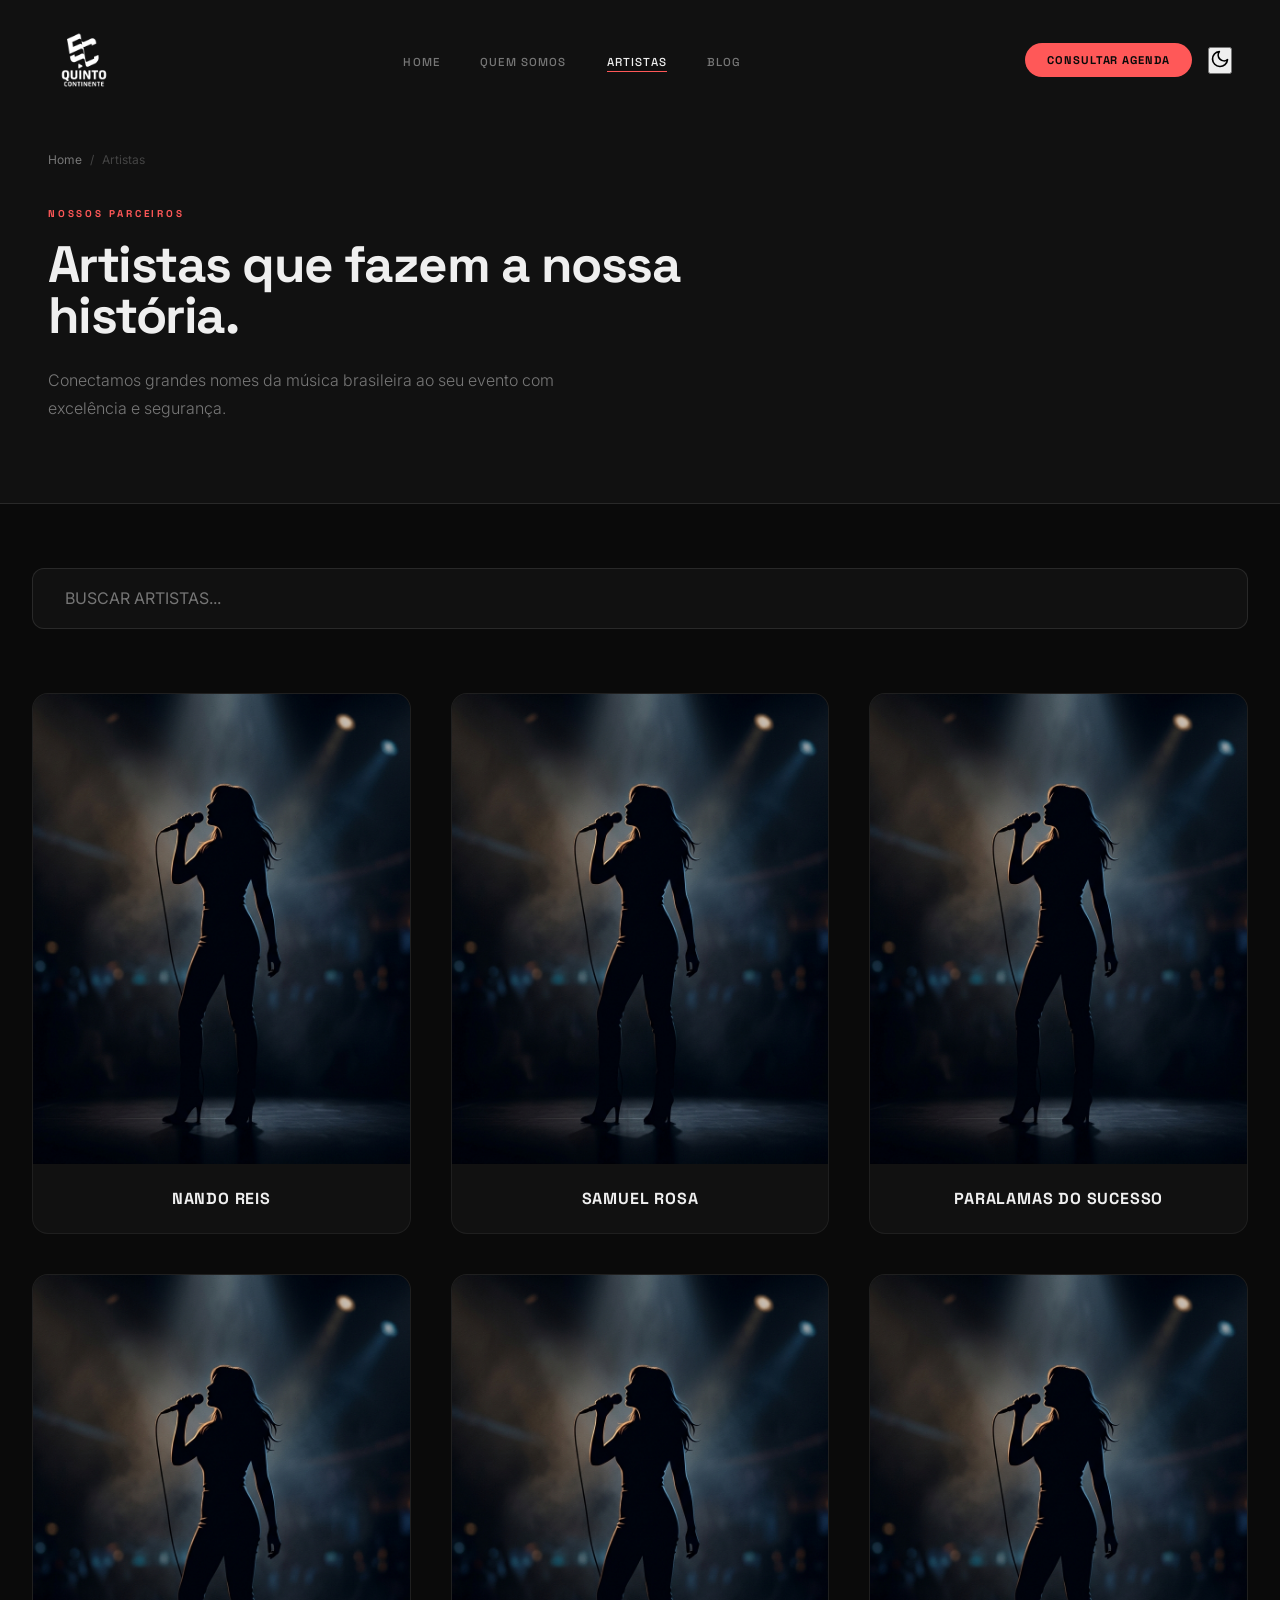
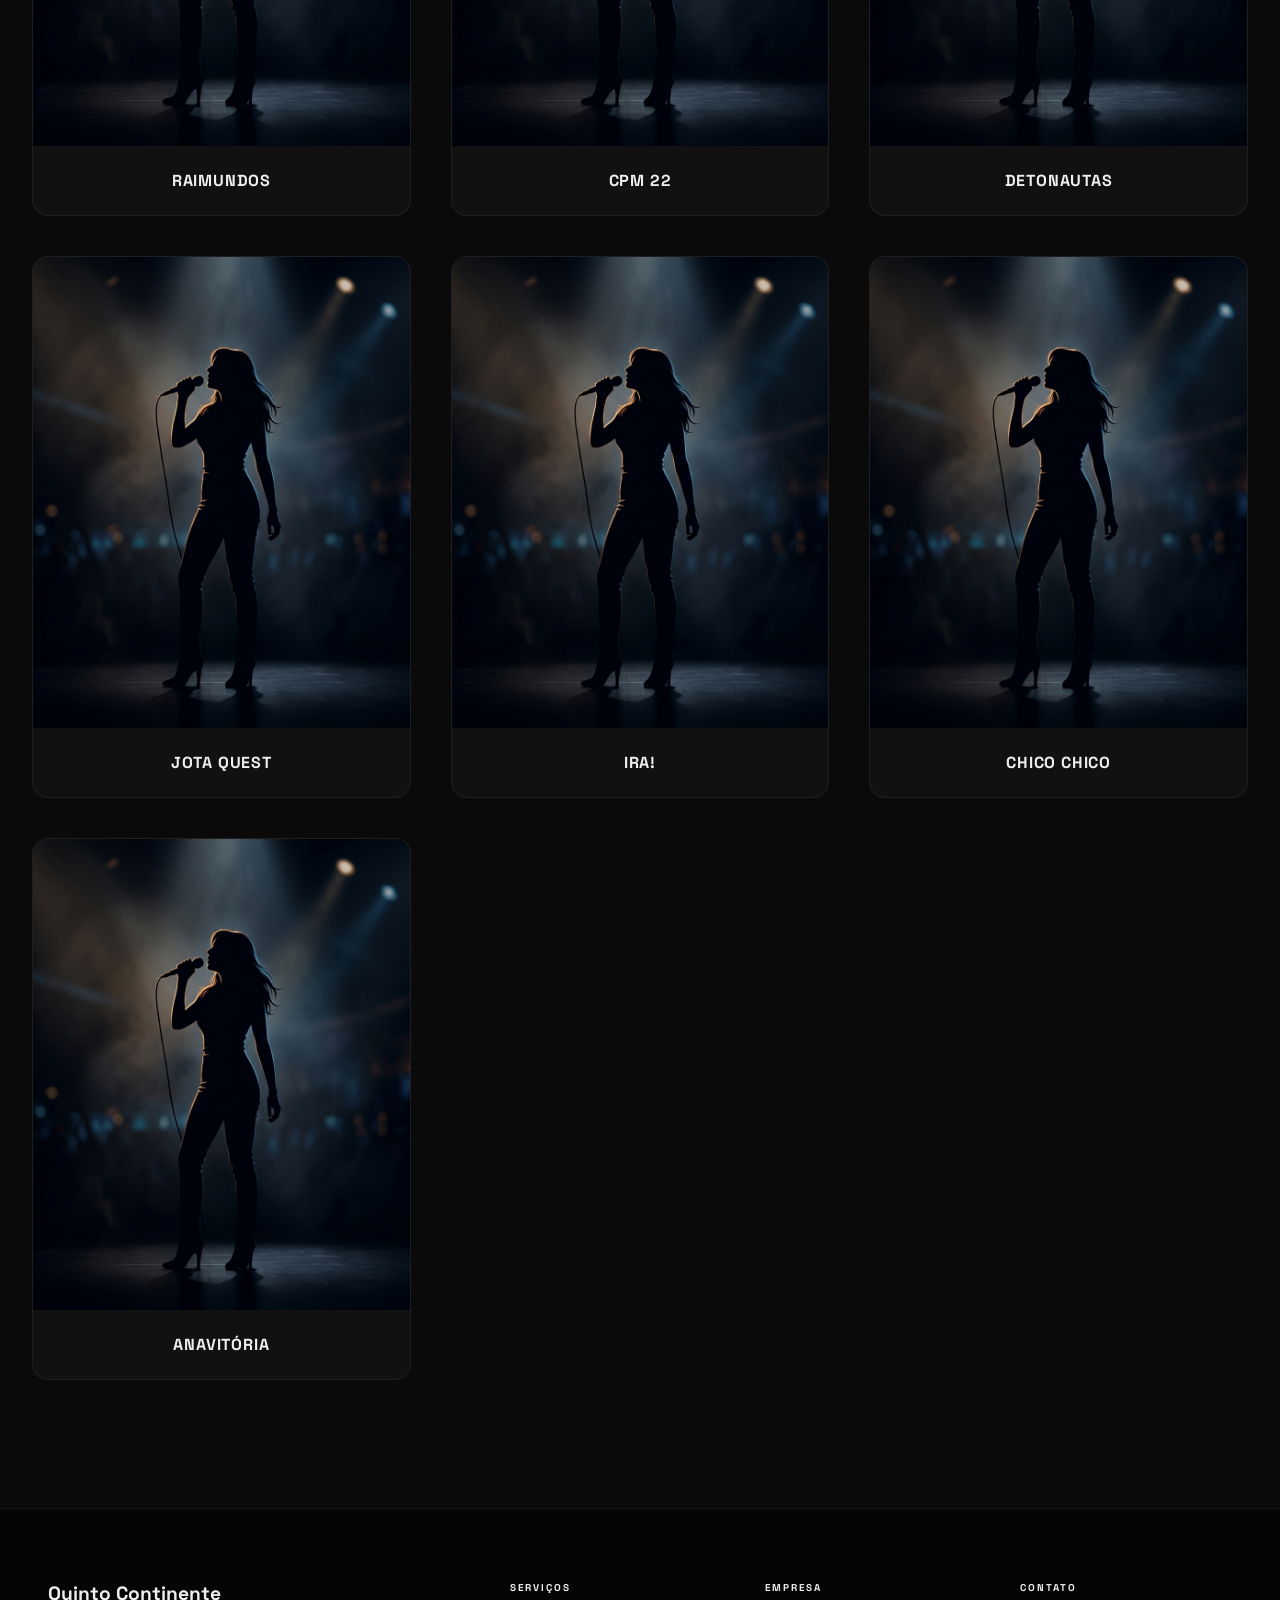
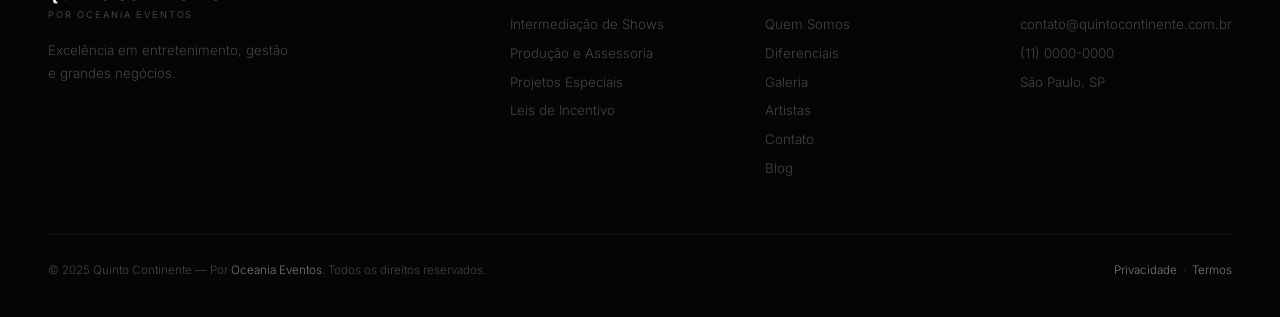
==== artistas/index.html @ f93fabb2 "feat: adicionar página de artistas, marquee na home e dark mode" ====
<!DOCTYPE html>
<html lang="pt-BR">
<head>
  <meta charset="UTF-8">
  <meta name="viewport" content="width=device-width, initial-scale=1.0">
  <title>Artistas – Quinto Continente</title>
  <meta name="description" content="Conheça os grandes artistas parceiros da Quinto Continente.">
  <link href="https://fonts.googleapis.com/css2?family=Space+Grotesk:wght@400;500;600;700;800&family=Inter:wght@300;400;500&display=swap" rel="stylesheet">
  <link rel="stylesheet" href="../assets/css/style.css">
  <link rel="stylesheet" href="../assets/css/media.css">
  <script>if(localStorage.getItem('qc_theme')==='light') document.documentElement.setAttribute('data-theme','light');</script>
</head>
<body>
  <nav id="nav">
    <a href="../index.html" class="nav-logo">
      <img src="../assets/images/logo.png" alt="Quinto Continente" onerror="this.style.display='none';this.insertAdjacentHTML('afterend','<span style=\'font-family:Space Grotesk,sans-serif;font-size:1.1rem;font-weight:800;color:var(--text)\'>Quinto Continente</span>')">
    </a>
    <ul class="nav-links">
      <li><a href="../index.html">Home</a></li>
      <li><a href="../sobre/index.html">Quem Somos</a></li>
      <li><a href="index.html" class="active">Artistas</a></li>
      <li><a href="https://blog.quintocontinente.com.br" target="_blank" rel="noopener">Blog</a></li>
    </ul>
    <div style="display:flex; align-items:center; gap:1rem;">
      <a href="../index.html#contato" class="nav-btn">Consultar Agenda</a>
      <button class="theme-toggle" aria-label="Alternar tema" id="themeToggle"><svg id="themeIcon" viewBox="0 0 24 24" width="20" height="20" stroke="currentColor" stroke-width="2" stroke-linecap="round" stroke-linejoin="round" fill="none"><path d="M21 12.79A9 9 0 1 1 11.21 3 7 7 0 0 0 21 12.79z"></path></svg></button>
      <button class="nav-hamburger" aria-label="Menu"><span></span><span></span><span></span></button>
    </div>
  </nav>
  <div class="nav-mobile">
    <a href="../index.html">Home</a>
    <a href="../sobre/index.html">Quem Somos</a>
    <a href="index.html" class="active">Artistas</a>
    <a href="https://blog.quintocontinente.com.br" target="_blank" rel="noopener">Blog</a>
    <a href="../index.html#contato" style="color:var(--accent)">Consultar Agenda →</a>
  </div>

  <div class="page-hero">
    <div class="breadcrumb"><a href="../index.html">Home</a><span>/</span><span>Artistas</span></div>
    <div class="page-hero-label">Nossos Parceiros</div>
    <h1>Artistas que fazem a nossa história.</h1>
    <p class="page-hero-sub">Conectamos grandes nomes da música brasileira ao seu evento com excelência e segurança.</p>
  </div>

  <section class="artists-page-section">
    <div class="search-container reveal">
      <input type="text" id="artistSearch" class="search-input" placeholder="BUSCAR ARTISTAS...">
    </div>

    <div class="artists-grid" id="artistsGrid">
      <div class="artist-card reveal" data-name="Nando Reis">
        <div class="artist-img"><img src="../assets/images/artist-placeholder.png" alt="Nando Reis" style="width:100%; height:100%; object-fit:cover;"></div>
        <div class="artist-info"><h3 class="artist-name">Nando Reis</h3></div>
      </div>
      <div class="artist-card reveal" data-name="Samuel Rosa">
        <div class="artist-img"><img src="../assets/images/artist-placeholder.png" alt="Samuel Rosa" style="width:100%; height:100%; object-fit:cover;"></div>
        <div class="artist-info"><h3 class="artist-name">Samuel Rosa</h3></div>
      </div>
      <div class="artist-card reveal" data-name="Paralamas do Sucesso">
        <div class="artist-img"><img src="../assets/images/artist-placeholder.png" alt="Paralamas do Sucesso" style="width:100%; height:100%; object-fit:cover;"></div>
        <div class="artist-info"><h3 class="artist-name">Paralamas do Sucesso</h3></div>
      </div>
      <div class="artist-card reveal" data-name="Raimundos">
        <div class="artist-img"><img src="../assets/images/artist-placeholder.png" alt="Raimundos" style="width:100%; height:100%; object-fit:cover;"></div>
        <div class="artist-info"><h3 class="artist-name">Raimundos</h3></div>
      </div>
      <div class="artist-card reveal" data-name="CPM 22">
        <div class="artist-img"><img src="../assets/images/artist-placeholder.png" alt="CPM 22" style="width:100%; height:100%; object-fit:cover;"></div>
        <div class="artist-info"><h3 class="artist-name">CPM 22</h3></div>
      </div>
      <div class="artist-card reveal" data-name="Detonautas">
        <div class="artist-img"><img src="../assets/images/artist-placeholder.png" alt="Detonautas" style="width:100%; height:100%; object-fit:cover;"></div>
        <div class="artist-info"><h3 class="artist-name">Detonautas</h3></div>
      </div>
      <div class="artist-card reveal" data-name="Jota Quest">
        <div class="artist-img"><img src="../assets/images/artist-placeholder.png" alt="Jota Quest" style="width:100%; height:100%; object-fit:cover;"></div>
        <div class="artist-info"><h3 class="artist-name">Jota Quest</h3></div>
      </div>
      <div class="artist-card reveal" data-name="Ira!">
        <div class="artist-img"><img src="../assets/images/artist-placeholder.png" alt="Ira!" style="width:100%; height:100%; object-fit:cover;"></div>
        <div class="artist-info"><h3 class="artist-name">Ira!</h3></div>
      </div>
      <div class="artist-card reveal" data-name="Chico Chico">
        <div class="artist-img"><img src="../assets/images/artist-placeholder.png" alt="Chico Chico" style="width:100%; height:100%; object-fit:cover;"></div>
        <div class="artist-info"><h3 class="artist-name">Chico Chico</h3></div>
      </div>
      <div class="artist-card reveal" data-name="Anavitória">
        <div class="artist-img"><img src="../assets/images/artist-placeholder.png" alt="Anavitória" style="width:100%; height:100%; object-fit:cover;"></div>
        <div class="artist-info"><h3 class="artist-name">Anavitória</h3></div>
      </div>
    </div>
  </section>

  <footer>
    <div class="footer-top">
      <div><div class="f-logo">Quinto Continente</div><div class="f-sub">Por Oceania Eventos</div><p class="f-desc">Excelência em entretenimento, gestão e grandes negócios.</p></div>
      <div><div class="f-col-title">Serviços</div><ul class="f-links"><li><a href="../servicos/index.html#intermediacao">Intermediação de Shows</a></li><li><a href="../servicos/index.html#producao">Produção e Assessoria</a></li><li><a href="../servicos/index.html#especiais">Projetos Especiais</a></li><li><a href="../servicos/index.html#leis">Leis de Incentivo</a></li></ul></div>
      <div><div class="f-col-title">Empresa</div><ul class="f-links"><li><a href="../sobre/index.html">Quem Somos</a></li><li><a href="../index.html#diferenciais">Diferenciais</a></li><li><a href="../galeria/index.html">Galeria</a></li><li><a href="index.html">Artistas</a></li><li><a href="../index.html#contato">Contato</a></li><li><a href="https://blog.quintocontinente.com.br" target="_blank" rel="noopener">Blog</a></li></ul></div>
      <div><div class="f-col-title">Contato</div><ul class="f-links"><li><a href="mailto:contato@quintocontinente.com.br">contato@quintocontinente.com.br</a></li><li><a href="tel:+5511000000000">(11) 0000-0000</a></li><li><a href="#">São Paulo, SP</a></li></ul></div>
    </div>
    <div class="footer-bot"><p>© 2025 Quinto Continente — Por <a href="#">Oceania Eventos</a>. Todos os direitos reservados.</p><p><a href="#">Privacidade</a> &nbsp;·&nbsp; <a href="#">Termos</a></p></div>
  </footer>

  <script src="../assets/js/main.js"></script>
  <script>
    const searchInput = document.getElementById('artistSearch');
    const artistCards = document.querySelectorAll('.artist-card');

    searchInput.addEventListener('input', (e) => {
      const term = e.target.value.toLowerCase();
      artistCards.forEach(card => {
        const name = card.getAttribute('data-name').toLowerCase();
        if (name.includes(term)) {
          card.style.display = 'block';
        } else {
          card.style.display = 'none';
        }
      });
    });
  </script>
</body>
</html>
---- assets/css/style.css ----
/* ============================================================
   QUINTO CONTINENTE — style.css
   Sistema de design centralizado
   ============================================================ */

*, *::before, *::after { box-sizing: border-box; margin: 0; padding: 0; }

:root {
  --accent:     #ff5858;
  --accent-dim: rgba(255,88,88,0.10);
  --bg:         #0A0A0A;
  --bg2:        #111111;
  --bg3:        #161616;
  --surface:    #1E1E1E;
  --line:       rgba(255,255,255,0.06);
  --line2:      rgba(255,255,255,0.10);
  --text:       #EFEFEF;
  --muted:      #444444;
  --muted2:     #777777;
  --radius-sm:  8px;
  --radius-md:  12px;
  --radius-lg:  16px;
  --radius-xl:  20px;
  --nav-h:      88px;
}

[data-theme="light"] {
  --bg:         #FFFFFF;
  --bg2:        #F9F9F9;
  --bg3:        #EFEFEF;
  --surface:    #FFFFFF;
  --line:       rgba(0,0,0,0.06);
  --line2:      rgba(0,0,0,0.12);
  --text:       #111111;
  --muted:      #888888;
  --muted2:     #555555;
  --accent-dim: rgba(255,88,88,0.12);
}

html { scroll-behavior: smooth; overflow-x: hidden; width: 100%; }

body {
  font-family: 'Inter', sans-serif;
  background: var(--bg);
  color: var(--text);
  overflow-x: hidden;
}

/* ── Scrollbar ─────────────────────────────────────────────── */
::-webkit-scrollbar { width: 4px; }
::-webkit-scrollbar-track { background: var(--bg); }
::-webkit-scrollbar-thumb { background: var(--muted); border-radius: 4px; }
::-webkit-scrollbar-thumb:hover { background: var(--muted2); }

/* ── Custom Cursor ─────────────────────────────────────────── */
/* Removido */

/* ── Navigation ────────────────────────────────────────────── */
nav {
  position: fixed; top: 0; left: 0; right: 0; z-index: 200;
  display: flex; align-items: center; justify-content: space-between;
  padding: 1.5rem 3rem;
  transition: background .3s, border-color .3s;
}
nav.scrolled {
  background: rgba(10,10,10,0.9);
  backdrop-filter: blur(20px);
  border-bottom: 1px solid var(--line2);
}
.nav-logo { text-decoration: none; display: flex; align-items: center; }
.nav-logo img { height: 72px; display: block; transition: height .3s; }
.nav-links {
  display: flex; align-items: center; gap: 2.5rem;
  list-style: none;
}
.nav-links a {
  font-family: 'Space Grotesk', sans-serif;
  font-size: 0.72rem; font-weight: 500;
  letter-spacing: 0.1em; text-transform: uppercase;
  color: var(--muted2); text-decoration: none;
  transition: color .25s;
}
.nav-links a:hover,
.nav-links a.active { color: var(--text); }
.nav-links a.active { border-bottom: 1px solid var(--accent); padding-bottom: 2px; }
.nav-btn {
  font-family: 'Space Grotesk', sans-serif;
  font-size: 0.7rem; font-weight: 700;
  letter-spacing: 0.08em; text-transform: uppercase;
  color: var(--bg); background: var(--accent);
  padding: 0.65rem 1.4rem; border-radius: 100px;
  text-decoration: none;
  transition: transform .2s, box-shadow .2s;
}
.nav-btn:hover { transform: translateY(-1px); box-shadow: 0 6px 20px rgba(255,88,88,0.3); }

  display: flex; align-items: center; justify-content: center;
  background: none; border: none; cursor: pointer; color: var(--text);
  padding: 8px; border-radius: 50%; transition: background .2s, color .2s;
}
.theme-toggle:hover { background: var(--bg3); color: var(--accent); }

/* Hamburger (mobile) */
.nav-hamburger {
  display: none; flex-direction: column; gap: 5px;
  background: none; border: none; cursor: pointer; padding: 4px;
}
.nav-hamburger span {
  display: block; width: 22px; height: 1.5px;
  background: var(--muted2); border-radius: 2px;
  transition: transform .3s, opacity .3s;
}
.nav-hamburger.open span:nth-child(1) { transform: translateY(6.5px) rotate(45deg); }
.nav-hamburger.open span:nth-child(2) { opacity: 0; }
.nav-hamburger.open span:nth-child(3) { transform: translateY(-6.5px) rotate(-45deg); }

/* Mobile menu */
.nav-mobile {
  display: none;
  position: fixed; inset: 0; z-index: 190;
  background: var(--bg);
  flex-direction: column; align-items: center; justify-content: center;
  gap: 2.5rem;
}
.nav-mobile.open { display: flex; }
.nav-mobile a {
  font-family: 'Space Grotesk', sans-serif;
  font-size: 2rem; font-weight: 800;
  letter-spacing: -0.02em; color: var(--text);
  text-decoration: none; transition: color .2s;
  text-align: center;
}
.nav-mobile a:hover { color: var(--accent); }

/* ── Page header (inner pages) ─────────────────────────────── */
.page-hero {
  padding: calc(var(--nav-h) + 4rem) 3rem 5rem;
  background: var(--bg2);
  border-bottom: 1px solid var(--line2);
}
.page-hero-label {
  font-family: 'Space Grotesk', sans-serif;
  font-size: 0.62rem; font-weight: 700;
  letter-spacing: 0.28em; text-transform: uppercase;
  color: var(--accent); margin-bottom: 1.2rem;
}
.page-hero h1 {
  font-family: 'Space Grotesk', sans-serif;
  font-size: clamp(2rem, 4vw, 3.8rem); font-weight: 800;
  line-height: 1.0; letter-spacing: -0.03em;
  color: var(--text); max-width: 720px;
  margin-bottom: 1.5rem;
}
.page-hero-sub {
  font-size: 1rem; font-weight: 300;
  line-height: 1.8; color: var(--muted2); max-width: 560px;
}
.page-hero-sub strong { color: var(--text); font-weight: 400; }

/* Breadcrumb */
.breadcrumb {
  display: flex; align-items: center; gap: 0.5rem;
  font-size: 0.75rem; color: var(--muted2);
  margin-bottom: 2.5rem;
}
.breadcrumb a { color: var(--muted2); text-decoration: none; transition: color .2s; }
.breadcrumb a:hover { color: var(--text); }
.breadcrumb span { color: var(--muted); }

/* ── Sections ──────────────────────────────────────────────── */
section { padding: 7rem 3rem; }

.s-label {
  font-family: 'Space Grotesk', sans-serif;
  font-size: 0.62rem; font-weight: 700;
  letter-spacing: 0.28em; text-transform: uppercase;
  color: var(--accent); margin-bottom: 1.2rem;
}
.s-title {
  font-family: 'Space Grotesk', sans-serif;
  font-size: clamp(2rem, 3.8vw, 3.4rem); font-weight: 800;
  line-height: 1.0; letter-spacing: -0.03em;
  color: var(--text); max-width: 700px;
}
.s-sub {
  font-size: 0.975rem; font-weight: 300;
  line-height: 1.8; color: var(--muted2);
  max-width: 600px; margin-top: 1.5rem;
}
.s-sub strong { color: var(--text); font-weight: 400; }

/* ── Buttons ───────────────────────────────────────────────── */
.btn-main {
  display: inline-flex; align-items: center; gap: 0.75rem;
  font-family: 'Space Grotesk', sans-serif;
  font-size: 0.75rem; font-weight: 700;
  letter-spacing: 0.07em; text-transform: uppercase;
  color: var(--bg); background: var(--accent);
  padding: 1rem 2rem; border-radius: 100px;
  text-decoration: none; border: none; cursor: pointer;
  transition: transform .25s, box-shadow .25s;
}
.btn-main:hover { transform: translateY(-3px); box-shadow: 0 12px 30px rgba(255,88,88,0.3); }
.btn-main .arr { transition: transform .2s; }
.btn-main:hover .arr { transform: translateX(5px); }

.btn-outline {
  display: inline-flex; align-items: center; gap: 0.75rem;
  font-family: 'Space Grotesk', sans-serif;
  font-size: 0.75rem; font-weight: 700;
  letter-spacing: 0.07em; text-transform: uppercase;
  color: var(--text); background: transparent;
  padding: 1rem 2rem; border-radius: 100px;
  text-decoration: none; border: 1px solid var(--line2); cursor: pointer;
  transition: border-color .25s, color .25s, transform .25s;
}
.btn-outline:hover { border-color: var(--accent); color: var(--accent); transform: translateY(-2px); }

/* ── Cards grid ────────────────────────────────────────────── */
.card-grid-2 { display: grid; grid-template-columns: repeat(2,1fr); gap: 1px; }
.card-grid-3 { display: grid; grid-template-columns: repeat(3,1fr); gap: 1px; }
.card-grid-4 { display: grid; grid-template-columns: repeat(4,1fr); gap: 1px; }

.cards-wrap {
  background: var(--line2);
  border: 1px solid var(--line2);
  border-radius: var(--radius-lg);
  overflow: hidden;
}

.card {
  background: var(--bg);
  padding: 3rem 2.5rem;
  position: relative; overflow: hidden;
  transition: background .3s;
}
.card:hover { background: var(--bg3); }
.card-bar {
  position: absolute; top: 0; left: 0;
  width: 0; height: 2px; background: var(--accent);
  transition: width .4s cubic-bezier(.4,0,.2,1);
}
.card:hover .card-bar { width: 100%; }
.card-idx {
  font-family: 'Space Grotesk', sans-serif; font-size: 0.65rem;
  font-weight: 600; letter-spacing: 0.12em; color: var(--muted);
  margin-bottom: 1.75rem;
}
.card-icon {
  width: 38px; height: 38px;
  border: 1px solid var(--line2); border-radius: var(--radius-sm);
  display: flex; align-items: center; justify-content: center;
  margin-bottom: 1.5rem;
  transition: border-color .3s, background .3s;
}
.card:hover .card-icon { border-color: var(--accent); background: var(--accent-dim); }
.card-icon svg { width: 16px; height: 16px; stroke: var(--muted2); transition: stroke .3s; }
.card:hover .card-icon svg { stroke: var(--accent); }
.card-title {
  font-family: 'Space Grotesk', sans-serif;
  font-size: 1.15rem; font-weight: 700;
  color: var(--text); margin-bottom: 0.8rem;
  letter-spacing: -0.02em;
}
.card-desc {
  font-size: 0.85rem; font-weight: 300;
  line-height: 1.75; color: var(--muted2);
}
.card-link {
  display: inline-flex; align-items: center; gap: 0.5rem;
  margin-top: 1.5rem;
  font-family: 'Space Grotesk', sans-serif;
  font-size: 0.68rem; font-weight: 700;
  letter-spacing: 0.1em; text-transform: uppercase;
  color: var(--accent); text-decoration: none;
  transition: gap .2s;
}
.card-link:hover { gap: 0.8rem; }

/* ── Stat rows ─────────────────────────────────────────────── */
.stat-box { border: 1px solid var(--line2); border-radius: var(--radius-lg); overflow: hidden; }
.stat-row {
  display: flex; align-items: center; gap: 1.5rem;
  padding: 1.75rem 2rem;
  border-bottom: 1px solid var(--line);
  transition: background .3s;
}
.stat-row:last-child { border-bottom: none; }
.stat-row:hover { background: var(--surface); }
.stat-num {
  font-family: 'Space Grotesk', sans-serif;
  font-size: 2rem; font-weight: 800;
  letter-spacing: -0.04em; color: var(--accent);
  min-width: 72px; line-height: 1;
}
.stat-title {
  font-family: 'Space Grotesk', sans-serif;
  font-size: 0.875rem; font-weight: 600; color: var(--text); margin-bottom: 0.2rem;
}
.stat-sub { font-size: 0.78rem; font-weight: 300; color: var(--muted2); }

/* ── Diferencial pill ──────────────────────────────────────── */
.dif-pill {
  display: inline-block;
  font-family: 'Space Grotesk', sans-serif; font-size: 0.58rem;
  font-weight: 700; letter-spacing: 0.16em; text-transform: uppercase;
  color: var(--accent); background: var(--accent-dim);
  padding: 0.28rem 0.65rem; border-radius: 100px;
  margin-bottom: 1.25rem;
}

/* ── Forms ─────────────────────────────────────────────────── */
.form-box {
  background: var(--bg3); border: 1px solid var(--line2);
  border-radius: var(--radius-xl); padding: 2.5rem;
}
.form-row { display: grid; grid-template-columns: 1fr 1fr; gap: 1rem; }
.fg { margin-bottom: 1rem; }
.fl {
  display: block;
  font-family: 'Space Grotesk', sans-serif; font-size: 0.62rem; font-weight: 700;
  letter-spacing: 0.16em; text-transform: uppercase;
  color: var(--muted2); margin-bottom: 0.45rem;
}
.fi, .ft, .fs {
  width: 100%; background: var(--surface);
  border: 1px solid var(--line2); border-radius: 10px;
  padding: 0.85rem 1rem;
  font-family: 'Inter', sans-serif; font-size: 0.875rem; font-weight: 300;
  color: var(--text); outline: none;
  transition: border-color .25s; -webkit-appearance: none;
}
.ft { resize: vertical; min-height: 120px; }
.fi::placeholder, .ft::placeholder { color: var(--muted); }
.fi:focus, .ft:focus, .fs:focus { border-color: var(--accent); }
.fs {
  background-image: url("data:image/svg+xml,%3Csvg xmlns='http://www.w3.org/2000/svg' width='11' height='7' viewBox='0 0 11 7'%3E%3Cpath d='M1 1l4.5 4.5L10 1' stroke='%23777' stroke-width='1.5' fill='none' stroke-linecap='round'/%3E%3C/svg%3E");
  background-repeat: no-repeat; background-position: right 1rem center;
}
.fs option { background: #1E1E1E; }
.btn-form {
  width: 100%;
  display: flex; align-items: center; justify-content: center; gap: 0.7rem;
  font-family: 'Space Grotesk', sans-serif; font-size: 0.78rem; font-weight: 700;
  letter-spacing: 0.08em; text-transform: uppercase;
  color: var(--bg); background: var(--accent);
  padding: 1.05rem 2rem; border-radius: 10px;
  border: none; cursor: pointer;
  transition: transform .2s, box-shadow .2s; margin-top: 0.5rem;
}
.btn-form:hover { transform: translateY(-2px); box-shadow: 0 8px 24px rgba(255,88,88,0.25); }
.btn-form .arr { transition: transform .2s; }
.btn-form:hover .arr { transform: translateX(4px); }
.form-ok {
  display: none; text-align: center; margin-top: 0.85rem;
  font-size: 0.78rem; color: var(--accent);
  font-family: 'Space Grotesk', sans-serif; letter-spacing: 0.05em;
}

/* ── Footer ────────────────────────────────────────────────── */
footer {
  background: #050505;
  border-top: 1px solid var(--line);
  padding: 4.5rem 3rem 2.5rem;
}
.footer-top {
  display: grid; grid-template-columns: 2fr 1fr 1fr 1fr; gap: 3rem;
  padding-bottom: 3rem; border-bottom: 1px solid var(--line); margin-bottom: 1.75rem;
}
.f-logo { font-family: 'Space Grotesk', sans-serif; font-size: 1.2rem; font-weight: 800; color: var(--text); margin-bottom: 0.2rem; }
.f-sub { font-size: 0.58rem; letter-spacing: 0.2em; text-transform: uppercase; color: var(--muted); margin-bottom: 1.2rem; }
.f-desc { font-size: 0.83rem; font-weight: 300; color: var(--muted); line-height: 1.7; max-width: 250px; margin-bottom: 1.5rem; }
.f-social { display: flex; gap: 0.5rem; }
.f-s {
  width: 32px; height: 32px; border: 1px solid var(--line2); border-radius: var(--radius-sm);
  display: flex; align-items: center; justify-content: center; text-decoration: none;
  transition: border-color .25s, background .25s;
}
.f-s:hover { border-color: var(--accent); background: var(--accent-dim); }
.f-s svg { width: 13px; height: 13px; fill: var(--muted2); }
.f-col-title {
  font-family: 'Space Grotesk', sans-serif; font-size: 0.62rem; font-weight: 700;
  letter-spacing: 0.2em; text-transform: uppercase; color: var(--text); margin-bottom: 1.2rem;
}
.f-links { list-style: none; }
.f-links li { margin-bottom: 0.55rem; }
.f-links a { font-size: 0.83rem; font-weight: 300; color: var(--muted); text-decoration: none; transition: color .2s; }
.f-links a:hover { color: var(--accent); }
.footer-bot { display: flex; align-items: center; justify-content: space-between; }
.footer-bot p { font-size: 0.73rem; font-weight: 300; color: var(--muted); }
.footer-bot a { color: var(--muted2); text-decoration: none; }
.footer-bot a:hover { color: var(--accent); }

/* ── Scroll reveal ─────────────────────────────────────────── */
.reveal { opacity: 0; transform: translateY(24px); transition: opacity .6s ease, transform .6s ease; }
.reveal.vis { opacity: 1; transform: none; }
.d1 { transition-delay: .1s; }
.d2 { transition-delay: .2s; }
.d3 { transition-delay: .3s; }
.d4 { transition-delay: .4s; }

/* ── Chips / tags ──────────────────────────────────────────── */
.chips { display: flex; gap: 0.5rem; flex-wrap: wrap; }
.chip {
  font-family: 'Space Grotesk', sans-serif; font-size: 0.62rem; font-weight: 600;
  letter-spacing: 0.1em; text-transform: uppercase;
  color: var(--muted2); border: 1px solid var(--line2);
  padding: 0.35rem 0.85rem; border-radius: 100px;
}

/* ── Divider ───────────────────────────────────────────────── */
.divider { height: 1px; background: var(--line2); margin: 0; }

/* ── Blog promo strip ──────────────────────────────────────── */
.blog-strip {
  background: var(--bg3); border: 1px solid var(--line2);
  border-radius: var(--radius-lg);
  padding: 2rem 2.5rem;
  display: flex; align-items: center; justify-content: space-between; gap: 2rem;
  flex-wrap: wrap;
}
.blog-strip-text { font-size: 0.9rem; font-weight: 300; color: var(--muted2); line-height: 1.6; }
.blog-strip-text strong { color: var(--text); font-weight: 500; }

/* ══ RESPONSIVE ════════════════════════════════════════════════ */
@media (max-width: 1080px) {
  .card-grid-4 { grid-template-columns: repeat(2,1fr); }
  .footer-top  { grid-template-columns: 1fr 1fr; }
}

@media (max-width: 768px) {
  .nav-logo img { height: 60px; }
  .nav-links, .nav-btn { display: none; }
  .nav-hamburger { display: flex; }
  nav, section, footer, .page-hero { padding-left: 1.5rem; padding-right: 1.5rem; }
  .card-grid-2, .card-grid-3, .card-grid-4 { grid-template-columns: 1fr; }
  .card { padding: 2.5rem 1.5rem; }
  .stat-row { padding: 1.25rem 1rem; flex-direction: column; align-items: flex-start; gap: .75rem; }
  .form-box { padding: 2rem 1.5rem; }
  .form-row { grid-template-columns: 1fr; }
  .footer-top { grid-template-columns: 1fr; gap: 2rem; }
  .footer-bot { flex-direction: column; gap: 0.5rem; text-align: center; }
  .blog-strip { flex-direction: column; align-items: flex-start; padding: 1.5rem; }
}

/* ── Artistas ──────────────────────────────────────────────── */
.artistas-marquee-section {
  padding: 4rem 0;
  background: var(--bg);
  overflow: hidden;
  position: relative;
}
.marquee-container {
  display: flex;
  gap: 2rem;
}
.marquee-track {
  display: flex;
  gap: 2rem;
  animation: marquee 60s linear infinite;
}
@keyframes marquee {
  0% { transform: translateX(0); }
  100% { transform: translateX(-50%); }
}

.artist-card {
  flex: 0 0 280px;
  background: var(--bg2);
  border-radius: var(--radius-lg);
  overflow: hidden;
  border: 1px solid var(--line);
  transition: transform 0.3s, border-color 0.3s;
}
.artist-card:hover {
  transform: translateY(-5px);
  border-color: var(--accent);
}
.artist-img {
  width: 100%;
  aspect-ratio: 4/5;
  background: var(--bg3);
  display: flex;
  align-items: center;
  justify-content: center;
  overflow: hidden;
}
.artist-img svg {
  width: 40px;
  height: 40px;
  color: var(--muted);
}
.artist-info {
  padding: 1.5rem;
  text-align: center;
}
.artist-name {
  font-family: 'Space Grotesk', sans-serif;
  font-size: 1rem;
  font-weight: 700;
  color: var(--text);
  text-transform: uppercase;
  letter-spacing: 0.05em;
}

/* Artists Page Grid */
.artists-page-section {
  padding: 4rem 2rem 8rem;
  max-width: 1400px;
  margin: 0 auto;
}
.search-container {
  margin-bottom: 4rem;
  position: relative;
}
.search-input {
  width: 100%;
  background: var(--bg2);
  border: 1px solid var(--line2);
  padding: 1.2rem 2rem;
  border-radius: var(--radius-md);
  color: var(--text);
  font-family: 'Inter', sans-serif;
  font-size: 1rem;
  transition: border-color 0.3s;
}
.search-input:focus {
  outline: none;
  border-color: var(--accent);
}
.artists-grid {
  display: grid;
  grid-template-columns: repeat(auto-fill, minmax(280px, 1fr));
  gap: 2.5rem;
}
@media (max-width: 768px) {
  .artists-grid {
    grid-template-columns: repeat(auto-fill, minmax(240px, 1fr));
    gap: 1.5rem;
  }
  .artist-card { flex: 0 0 240px; }
}
---- assets/css/media.css ----
/* ============================================================
   QUINTO CONTINENTE — media.css
   Banners rotativos + galeria de mídia + vídeo destaque
   ============================================================ */

/* ── Hero (inline styles migradas) ────────────────────────── */
.hero { min-height:100vh; padding:10rem 3rem 5rem; position:relative; overflow:hidden; display:flex; flex-direction:column; justify-content:flex-end; }
.hero-bg { position:absolute; inset:0; z-index:0; background: radial-gradient(ellipse 55% 65% at 78% 18%, rgba(255,88,88,0.08) 0%, transparent 55%), radial-gradient(ellipse 35% 45% at 5% 95%, rgba(255,88,88,0.04) 0%, transparent 50%), var(--bg); }
.hero-floats { position:absolute; top:9rem; right:3rem; z-index:1; display:flex; flex-direction:column; align-items:flex-end; gap:1.5rem; }
.hero-float { text-align:right; opacity:0; animation:fadeUp .6s both; }
.hero-float:nth-child(1){animation-delay:.5s} .hero-float:nth-child(2){animation-delay:.65s} .hero-float:nth-child(3){animation-delay:.8s}
.hero-float-num { font-family:'Syne',sans-serif; font-size:2.4rem; font-weight:800; letter-spacing:-0.04em; color:var(--text); line-height:1; }
.hero-float-num b { color:var(--accent); }
.hero-float-label { font-size:.68rem; font-weight:300; letter-spacing:.1em; color:var(--muted2); margin-top:2px; }
.hero-tag { display:inline-flex; align-items:center; gap:.6rem; font-family:'Syne',sans-serif; font-size:.62rem; font-weight:600; letter-spacing:.22em; text-transform:uppercase; color:var(--accent); margin-bottom:2rem; position:relative; z-index:1; opacity:0; animation:fadeUp .5s .1s both; }
.hero-tag-dot { width:6px; height:6px; background:var(--accent); border-radius:50%; animation:pulse 2s infinite; }
.hero h1 { font-family:'Syne',sans-serif; font-size:clamp(3rem,5.8vw,6rem); font-weight:800; line-height:.95; letter-spacing:-0.035em; color:var(--text); max-width:880px; margin-bottom:3rem; position:relative; z-index:1; opacity:0; animation:fadeUp .65s .25s both; }
.hero h1 .hl { color:var(--bg); background:var(--accent); padding:.02em .1em; display:inline; line-height:1.1; }
.hero-bottom { display:flex; align-items:flex-end; justify-content:space-between; gap:2rem; position:relative; z-index:1; opacity:0; animation:fadeUp .6s .45s both; }
.hero-sub { font-size:.975rem; font-weight:300; line-height:1.75; color:var(--muted2); max-width:400px; }
.hero-sub strong { color:var(--text); font-weight:400; }
.hero-rule { position:absolute; bottom:0; left:0; right:0; height:1px; background:var(--line2); }
@keyframes fadeUp { from{opacity:0;transform:translateY(22px)} to{opacity:1;transform:translateY(0)} }
@keyframes pulse  { 0%,100%{opacity:1;transform:scale(1)} 50%{opacity:.4;transform:scale(.55)} }
.sobre { background:var(--bg2); }
.sobre-inner { display:grid; grid-template-columns:1fr 1fr; gap:5rem; align-items:center; margin-top:4rem; }
.sobre-body { font-size:.975rem; font-weight:300; line-height:1.85; color:var(--muted2); }
.sobre-body p+p { margin-top:1.2rem; }
.sobre-body strong { color:var(--text); font-weight:400; }
.servicos { background:var(--bg); }
.servicos-hd { display:flex; justify-content:space-between; align-items:flex-end; margin-bottom:3.5rem; gap:2rem; flex-wrap:wrap; }
.servicos-hd-note { font-size:.875rem; font-weight:300; color:var(--muted2); max-width:240px; line-height:1.65; }
.diferenciais { background:var(--bg3); }
.dif { background:var(--bg3); padding:2.25rem 1.75rem; transition:background .3s; }
.dif:hover { background:var(--surface); }
.dif-title { font-family:'Syne',sans-serif; font-size:.95rem; font-weight:700; color:var(--text); margin-bottom:.7rem; }
.dif-desc  { font-size:.82rem; font-weight:300; line-height:1.72; color:var(--muted2); }
.contato { background:var(--bg2); }
.contato-inner { display:grid; grid-template-columns:1fr 1.5fr; gap:6rem; align-items:start; margin-top:4rem; }
.contato-lft p { font-size:.9rem; font-weight:300; line-height:1.8; color:var(--muted2); margin-top:1.5rem; }
.contato-lft strong { color:var(--text); font-weight:400; }

/* ── Banner Rotativo ─────────────────────────────────────── */
.banner-section {
  background: var(--bg);
  padding: 0;
  overflow: hidden;
}
.banner-slider {
  position: relative;
  width: 100%;
  height: 560px;
  overflow: hidden;
}
.banner-slide {
  position: absolute;
  inset: 0;
  opacity: 0;
  transition: opacity .9s ease, transform .9s ease;
  transform: scale(1.025);
}
.banner-slide.active {
  opacity: 1;
  transform: scale(1);
}
/* Mídia do banner (imagem ou vídeo) */
.banner-slide img,
.banner-slide video {
  width: 100%;
  height: 100%;
  object-fit: cover;
  display: block;
}
/* Placeholder visual */
.banner-ph {
  width: 100%; height: 100%;
  background: var(--bg3);
  display: flex; flex-direction: column;
  align-items: center; justify-content: center;
  gap: 1rem;
  border-bottom: 2px dashed var(--line2);
}
.banner-ph-icon {
  width: 64px; height: 64px;
  border: 2px dashed var(--muted);
  border-radius: var(--radius-md);
  display: flex; align-items: center; justify-content: center;
  color: var(--muted);
}
.banner-ph-icon svg { width: 28px; height: 28px; }
.banner-ph span {
  font-family: 'Syne', sans-serif;
  font-size: .65rem; font-weight: 600;
  letter-spacing: .15em; text-transform: uppercase;
  color: var(--muted);
}
/* Dim overlay sobre o banner */
.banner-overlay {
  position: absolute; inset: 0;
  background: linear-gradient(
    to right,
    rgba(10,10,10,.75) 0%,
    rgba(10,10,10,.25) 55%,
    transparent 100%
  );
  z-index: 1;
}
/* Conteúdo textual */
.banner-content {
  position: absolute;
  bottom: 0; left: 0; right: 0;
  padding: 3rem 4rem;
  z-index: 2;
}
.banner-label {
  display: inline-flex; align-items: center; gap: .5rem;
  font-family: 'Syne', sans-serif;
  font-size: .6rem; font-weight: 700;
  letter-spacing: .22em; text-transform: uppercase;
  color: var(--accent); margin-bottom: .75rem;
}
.banner-label-dot {
  width: 5px; height: 5px;
  background: var(--accent); border-radius: 50%;
  animation: pulse 2s infinite;
}
.banner-title {
  font-family: 'Syne', sans-serif;
  font-size: clamp(1.4rem, 2.8vw, 2.6rem); font-weight: 800;
  line-height: 1.05; letter-spacing: -.03em;
  color: var(--text); max-width: 560px;
  margin-bottom: .75rem;
}
.banner-desc {
  font-size: .875rem; font-weight: 300;
  line-height: 1.7; color: rgba(239,239,239,.72);
  max-width: 420px; margin-bottom: 1.5rem;
}
/* Controles */
.banner-controls {
  position: absolute;
  right: 4rem; bottom: 3rem;
  z-index: 3;
  display: flex; align-items: center; gap: 1rem;
}
.banner-btn {
  width: 40px; height: 40px;
  border: 1px solid rgba(255,255,255,.2);
  border-radius: 50%;
  background: rgba(10,10,10,.5);
  backdrop-filter: blur(12px);
  display: flex; align-items: center; justify-content: center;
  cursor: pointer;
  transition: border-color .25s, background .25s;
}
.banner-btn:hover {
  border-color: var(--accent);
  background: rgba(255,88,88,.18);
}
.banner-btn svg { width: 16px; height: 16px; }
.banner-dots { display: flex; gap: .5rem; align-items: center; }
.banner-dot {
  width: 6px; height: 6px;
  border-radius: 50%;
  background: rgba(255,255,255,.3);
  cursor: pointer;
  transition: background .3s, transform .3s;
}
.banner-dot.active {
  background: var(--accent);
  transform: scale(1.5);
}
/* Barra de progresso */
.banner-progress {
  position: absolute;
  bottom: 0; left: 0;
  height: 2px; background: var(--accent);
  width: 0;
  z-index: 3;
  pointer-events: none;
}

/* ── Galeria de Mídia ─────────────────────────────────────── */
.midia-section {
  background: var(--bg3);
  padding: 7rem 3rem;
}
.midia-grid {
  display: grid;
  grid-template-columns: repeat(3, 1fr);
  gap: 1px;
  margin-top: 3.5rem;
  background: var(--line2);
  border: 1px solid var(--line2);
  border-radius: var(--radius-lg);
  overflow: hidden;
}
.midia-item {
  position: relative;
  background: var(--bg);
  aspect-ratio: 4/3;
  overflow: hidden;
  cursor: pointer;
}
.midia-item.midia-large {
  grid-column: span 2;
  aspect-ratio: auto;
  min-height: 280px;
}
.midia-item img,
.midia-item video {
  width: 100%;
  height: 100%;
  object-fit: cover;
  display: block;
  transition: transform .5s ease;
}
.midia-item:hover img,
.midia-item:hover video { transform: scale(1.04); }
/* Placeholder da galeria */
.midia-ph {
  position: absolute; inset: 0;
  display: flex; flex-direction: column;
  align-items: center; justify-content: center;
  gap: .75rem;
  background: var(--surface);
  border: 2px dashed var(--line2);
  transition: border-color .3s, background .3s;
  color: var(--muted);
}
.midia-item:hover .midia-ph {
  border-color: rgba(255,88,88,.4);
  background: var(--bg3);
}
.midia-ph svg { width: 28px; height: 28px; }
.midia-ph span {
  font-family: 'Syne', sans-serif;
  font-size: .6rem; font-weight: 700;
  letter-spacing: .15em; text-transform: uppercase;
}
/* Overlay hover */
.midia-hover {
  position: absolute; inset: 0;
  background: linear-gradient(to top, rgba(10,10,10,.85) 0%, transparent 60%);
  opacity: 0;
  transition: opacity .35s;
  z-index: 1;
  display: flex; align-items: flex-end;
  padding: 1.25rem 1.5rem;
}
.midia-item:hover .midia-hover { opacity: 1; }
.midia-hover-label {
  font-family: 'Syne', sans-serif;
  font-size: .65rem; font-weight: 700;
  letter-spacing: .15em; text-transform: uppercase;
  color: var(--text);
}
/* Ícone de play (vídeos) */
.midia-play-icon {
  position: absolute;
  top: 50%; left: 50%;
  transform: translate(-50%, -50%);
  width: 52px; height: 52px;
  background: rgba(255,88,88,.88);
  border-radius: 50%;
  display: flex; align-items: center; justify-content: center;
  z-index: 2;
  transition: transform .25s, background .25s;
}
.midia-item:hover .midia-play-icon {
  transform: translate(-50%, -50%) scale(1.1);
  background: var(--accent);
}
.midia-play-icon svg { width: 18px; height: 18px; margin-left: 3px; }

/* ── Seção de Vídeo Destaque ─────────────────────────────── */
.video-section {
  background: var(--bg2);
  padding: 7rem 3rem;
}
.video-wrap {
  margin-top: 3.5rem;
  border-radius: var(--radius-xl);
  overflow: hidden;
  border: 1px solid var(--line2);
  background: var(--bg3);
}
/* Placeholder quando não há vídeo */
.video-ph-large {
  width: 100%;
  aspect-ratio: 16/9;
  min-height: 340px;
  display: flex; flex-direction: column;
  align-items: center; justify-content: center;
  gap: 1.5rem;
  background: var(--bg3);
  border-bottom: 2px dashed var(--line2);
}
.video-ph-play {
  width: 80px; height: 80px;
  border: 2px dashed var(--muted);
  border-radius: 50%;
  display: flex; align-items: center; justify-content: center;
  color: var(--muted);
}
.video-ph-play svg { width: 32px; height: 32px; }
.video-ph-large p {
  font-family: 'Syne', sans-serif;
  font-size: .72rem; font-weight: 700;
  letter-spacing: .15em; text-transform: uppercase;
  color: var(--muted); text-align: center;
  max-width: 320px; line-height: 1.9;
}
/* Vídeo real */
.video-wrap iframe,
.video-wrap video {
  width: 100%;
  aspect-ratio: 16/9;
  display: block;
  border: none;
}
/* Legenda abaixo do vídeo */
.video-caption {
  padding: 1.5rem 2rem;
  display: flex; align-items: center;
  justify-content: space-between; gap: 1rem;
  border-top: 1px solid var(--line);
}
.video-caption-text {
  font-size: .83rem; font-weight: 300;
  line-height: 1.6; color: var(--muted2);
}
.video-caption-text strong { color: var(--text); font-weight: 400; }

/* ══ RESPONSIVE ════════════════════════════════════════════ */
@media (max-width: 1080px) {
  .hero-floats { display: none; }
  .sobre-inner { grid-template-columns: 1fr; gap: 3rem; }
  .contato-inner { grid-template-columns: 1fr; gap: 3rem; }
  .midia-grid { grid-template-columns: repeat(2, 1fr); }
  .midia-item.midia-large { grid-column: span 2; }
  .banner-controls { right: 2rem; bottom: 2rem; }
  .banner-content { padding: 2rem; }
}
@media (max-width: 768px) {
  .hero { padding: 8rem 1.5rem 4rem; justify-content: center; min-height: auto; }
  .hero h1 { font-size: clamp(1.8rem, 8.5vw, 2.8rem); }
  .hero-bottom { flex-direction: column; align-items: flex-start; }
  .dif { padding: 1.5rem 1.25rem; }
  .banner-slider { height: 500px; }
  .banner-btn { display: none; }
  .banner-controls { right: 0; left: 0; bottom: 1.5rem; justify-content: center; width: 100%; }
  .banner-content { padding: 1.5rem 1.5rem 3.5rem; }
  .midia-section, .video-section { padding-left: 1.5rem; padding-right: 1.5rem; }
  .midia-grid { grid-template-columns: 1fr; }
  .midia-item.midia-large { grid-column: auto; min-height: 220px; }
  .video-caption { flex-direction: column; align-items: flex-start; }
}
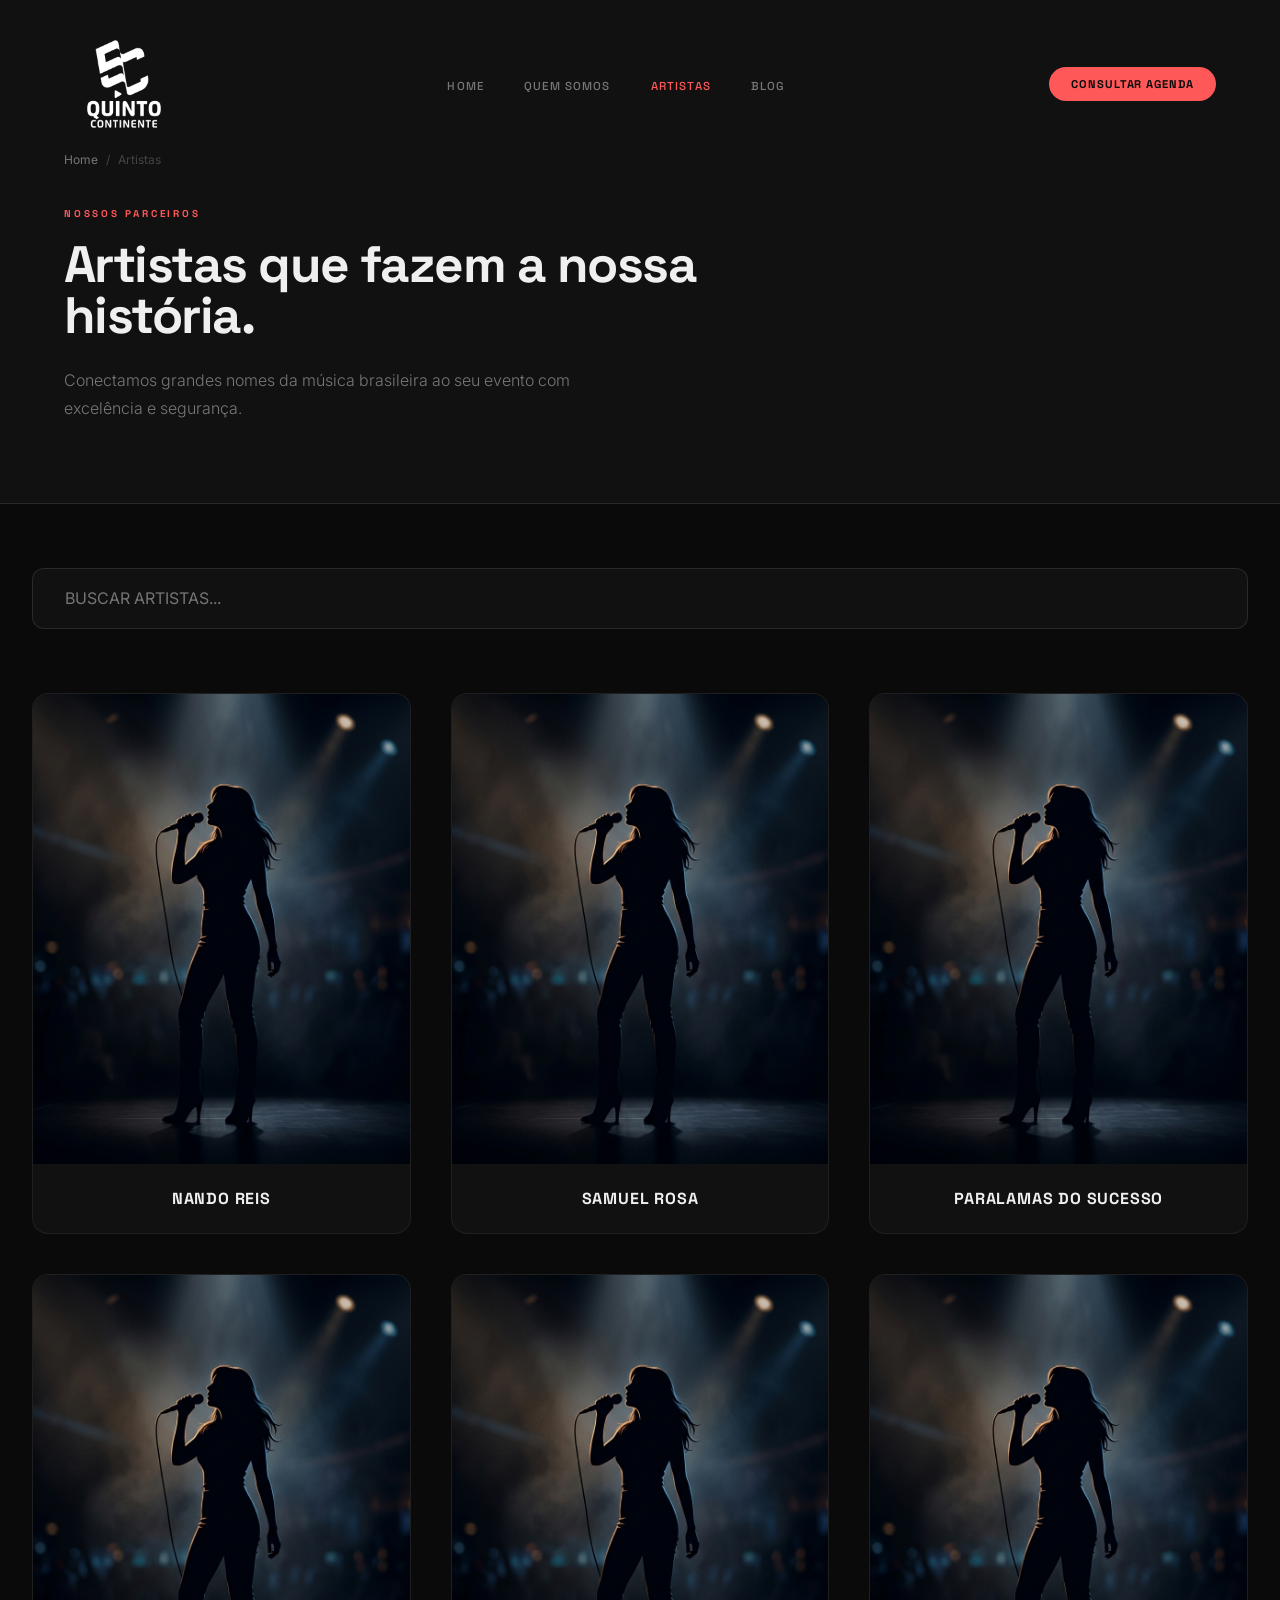
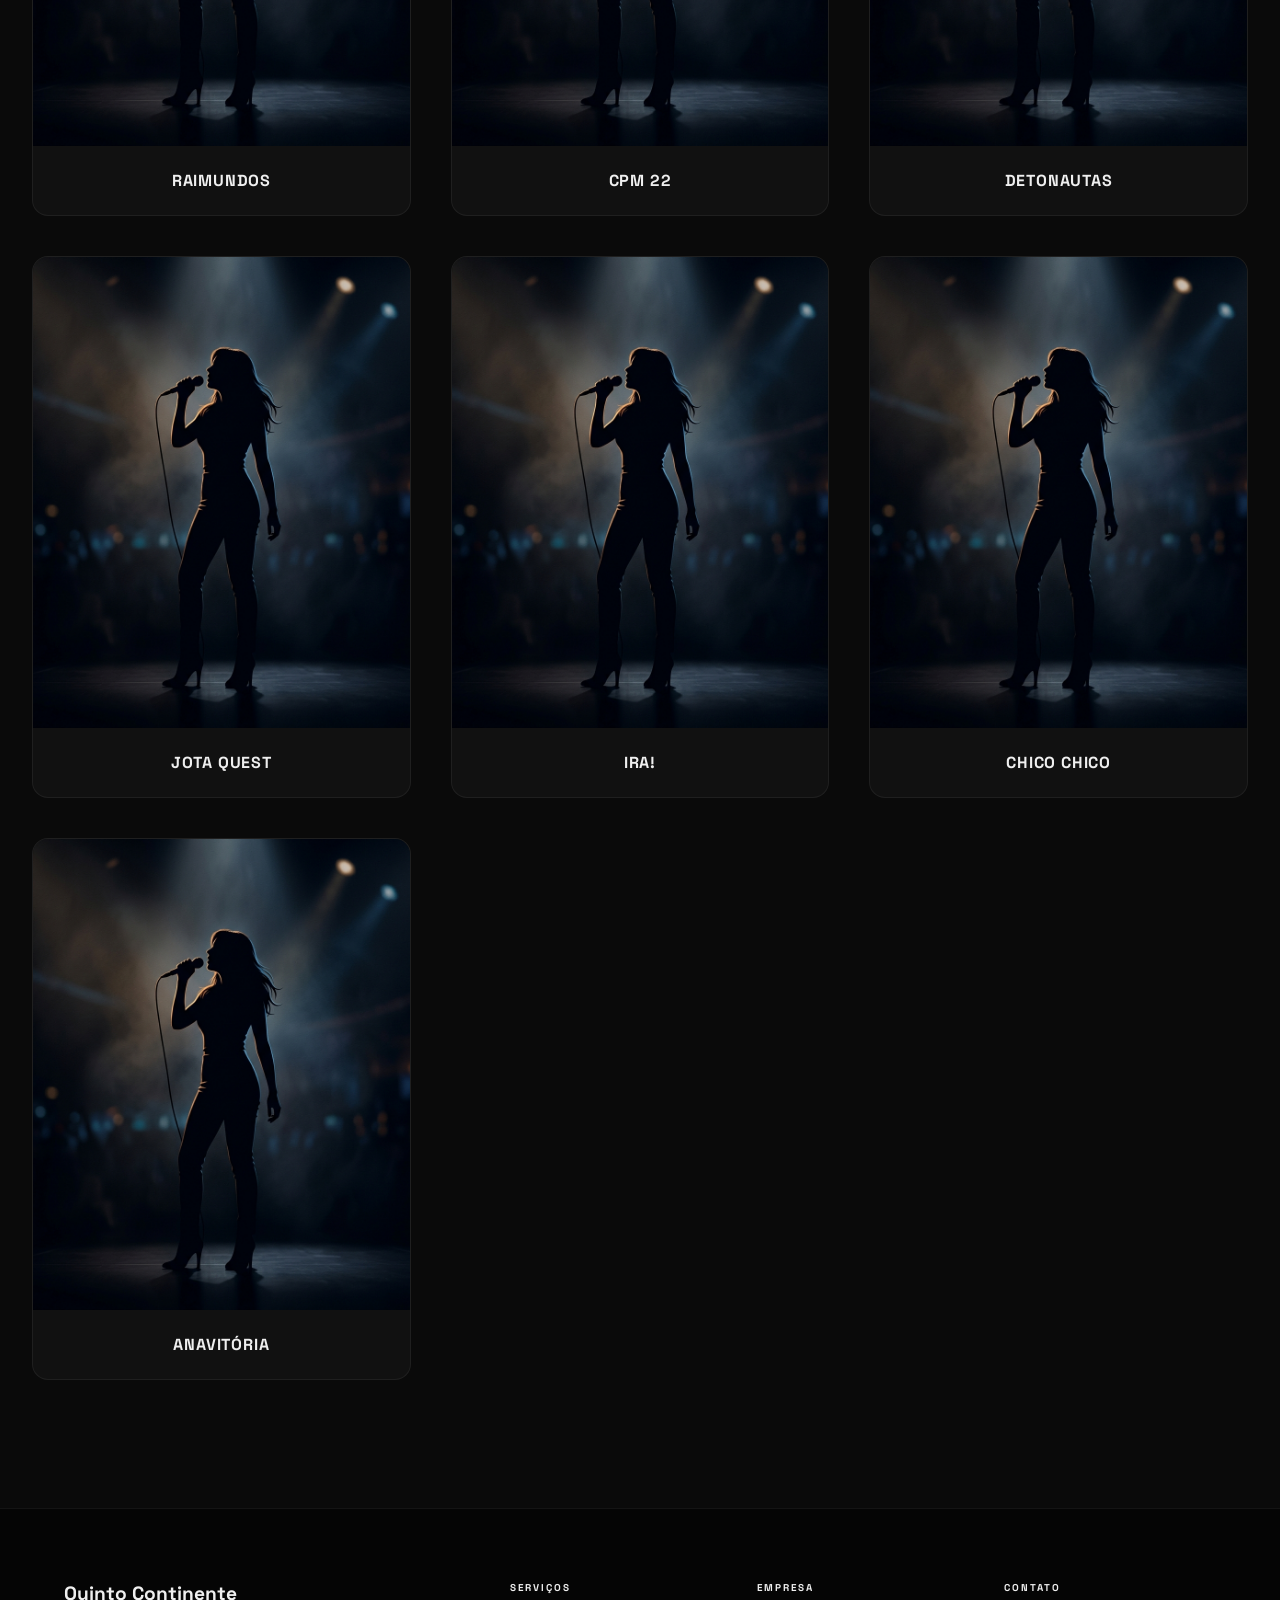
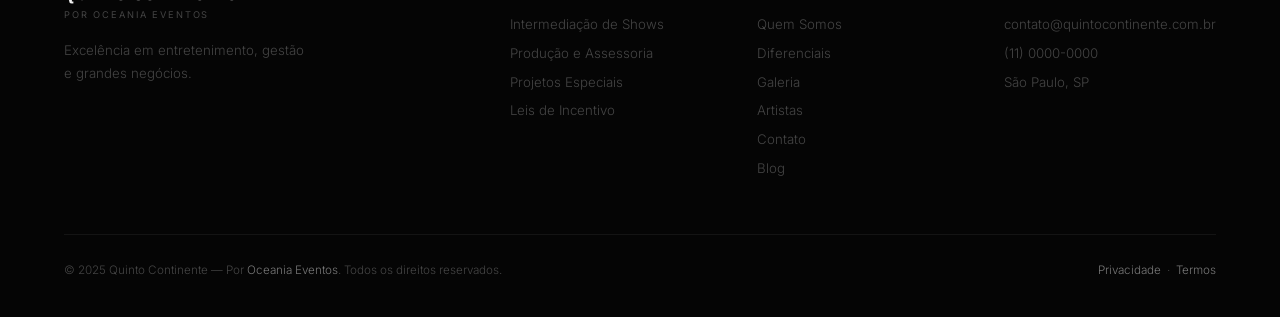
==== commit a8cae789: "feat: remove funcionalidade de troca de tema (fixo em dark mode)" ====
--- a/artistas/index.html
+++ b/artistas/index.html
@@ -8,23 +8,25 @@
   <link href="https://fonts.googleapis.com/css2?family=Space+Grotesk:wght@400;500;600;700;800&family=Inter:wght@300;400;500&display=swap" rel="stylesheet">
   <link rel="stylesheet" href="../assets/css/style.css">
   <link rel="stylesheet" href="../assets/css/media.css">
-  <script>if(localStorage.getItem('qc_theme')==='light') document.documentElement.setAttribute('data-theme','light');</script>
+
 </head>
 <body>
   <nav id="nav">
-    <a href="../index.html" class="nav-logo">
-      <img src="../assets/images/logo.png" alt="Quinto Continente" onerror="this.style.display='none';this.insertAdjacentHTML('afterend','<span style=\'font-family:Space Grotesk,sans-serif;font-size:1.1rem;font-weight:800;color:var(--text)\'>Quinto Continente</span>')">
-    </a>
-    <ul class="nav-links">
-      <li><a href="../index.html">Home</a></li>
-      <li><a href="../sobre/index.html">Quem Somos</a></li>
-      <li><a href="index.html" class="active">Artistas</a></li>
-      <li><a href="https://blog.quintocontinente.com.br" target="_blank" rel="noopener">Blog</a></li>
-    </ul>
-    <div style="display:flex; align-items:center; gap:1rem;">
-      <a href="../index.html#contato" class="nav-btn">Consultar Agenda</a>
-      <button class="theme-toggle" aria-label="Alternar tema" id="themeToggle"><svg id="themeIcon" viewBox="0 0 24 24" width="20" height="20" stroke="currentColor" stroke-width="2" stroke-linecap="round" stroke-linejoin="round" fill="none"><path d="M21 12.79A9 9 0 1 1 11.21 3 7 7 0 0 0 21 12.79z"></path></svg></button>
-      <button class="nav-hamburger" aria-label="Menu"><span></span><span></span><span></span></button>
+    <div class="nav-inner">
+      <a href="../index.html" class="nav-logo">
+        <img src="../assets/images/logo.png" alt="Quinto Continente" onerror="this.style.display='none';this.insertAdjacentHTML('afterend','<span style=\'font-family:Space Grotesk,sans-serif;font-size:1.1rem;font-weight:800;color:var(--text)\'>Quinto Continente</span>')">
+      </a>
+      <ul class="nav-links">
+        <li><a href="../index.html">Home</a></li>
+        <li><a href="../sobre/index.html">Quem Somos</a></li>
+        <li><a href="index.html" class="active">Artistas</a></li>
+        <li><a href="https://blog.quintocontinente.com.br" target="_blank" rel="noopener">Blog</a></li>
+      </ul>
+      <div style="display:flex; align-items:center; gap:1rem;">
+        <a href="../index.html#contato" class="nav-btn">Consultar Agenda</a>
+
+        <button class="nav-hamburger" aria-label="Menu"><span></span><span></span><span></span></button>
+      </div>
     </div>
   </nav>
   <div class="nav-mobile">
--- a/assets/css/style.css
+++ b/assets/css/style.css
@@ -22,20 +22,11 @@
   --radius-lg:  16px;
   --radius-xl:  20px;
   --nav-h:      88px;
-}
-
-[data-theme="light"] {
-  --bg:         #FFFFFF;
-  --bg2:        #F9F9F9;
-  --bg3:        #EFEFEF;
-  --surface:    #FFFFFF;
-  --line:       rgba(0,0,0,0.06);
-  --line2:      rgba(0,0,0,0.12);
-  --text:       #111111;
-  --muted:      #888888;
-  --muted2:     #555555;
-  --accent-dim: rgba(255,88,88,0.12);
-}
+  --site-pad:   clamp(1.5rem, 5vw, 4rem);
+  --max-w:      1400px;
+}
+
+
 
 html { scroll-behavior: smooth; overflow-x: hidden; width: 100%; }
 
@@ -46,6 +37,14 @@
   overflow-x: hidden;
 }
 
+.container {
+  max-width: var(--max-w);
+  margin: 0 auto;
+  padding-left: var(--site-pad);
+  padding-right: var(--site-pad);
+  width: 100%;
+}
+
 /* ── Scrollbar ─────────────────────────────────────────────── */
 ::-webkit-scrollbar { width: 4px; }
 ::-webkit-scrollbar-track { background: var(--bg); }
@@ -58,17 +57,23 @@
 /* ── Navigation ────────────────────────────────────────────── */
 nav {
   position: fixed; top: 0; left: 0; right: 0; z-index: 200;
+  display: flex; justify-content: center;
+  padding: 1.5rem var(--site-pad);
+  transition: background .3s, border-color .3s, padding .3s;
+}
+.nav-inner {
   display: flex; align-items: center; justify-content: space-between;
-  padding: 1.5rem 3rem;
-  transition: background .3s, border-color .3s;
+  width: 100%; max-width: var(--max-w);
 }
 nav.scrolled {
-  background: rgba(10,10,10,0.9);
+  background: rgba(10,10,10,0.85);
   backdrop-filter: blur(20px);
   border-bottom: 1px solid var(--line2);
+  padding: 0.8rem var(--site-pad);
 }
 .nav-logo { text-decoration: none; display: flex; align-items: center; }
-.nav-logo img { height: 72px; display: block; transition: height .3s; }
+.nav-logo img { height: 120px; display: block; transition: height .3s; }
+nav.scrolled .nav-logo img { height: 80px; }
 .nav-links {
   display: flex; align-items: center; gap: 2.5rem;
   list-style: none;
@@ -78,11 +83,10 @@
   font-size: 0.72rem; font-weight: 500;
   letter-spacing: 0.1em; text-transform: uppercase;
   color: var(--muted2); text-decoration: none;
-  transition: color .25s;
-}
-.nav-links a:hover,
-.nav-links a.active { color: var(--text); }
-.nav-links a.active { border-bottom: 1px solid var(--accent); padding-bottom: 2px; }
+  transition: color .3s;
+}
+.nav-links a:hover, .nav-links a.active { color: var(--accent); }
+
 .nav-btn {
   font-family: 'Space Grotesk', sans-serif;
   font-size: 0.7rem; font-weight: 700;
@@ -94,11 +98,7 @@
 }
 .nav-btn:hover { transform: translateY(-1px); box-shadow: 0 6px 20px rgba(255,88,88,0.3); }
 
-  display: flex; align-items: center; justify-content: center;
-  background: none; border: none; cursor: pointer; color: var(--text);
-  padding: 8px; border-radius: 50%; transition: background .2s, color .2s;
-}
-.theme-toggle:hover { background: var(--bg3); color: var(--accent); }
+
 
 /* Hamburger (mobile) */
 .nav-hamburger {
@@ -134,7 +134,7 @@
 
 /* ── Page header (inner pages) ─────────────────────────────── */
 .page-hero {
-  padding: calc(var(--nav-h) + 4rem) 3rem 5rem;
+  padding: calc(var(--nav-h) + 4rem) max(var(--site-pad), calc((100% - var(--max-w)) / 2)) 5rem;
   background: var(--bg2);
   border-bottom: 1px solid var(--line2);
 }
@@ -168,7 +168,84 @@
 .breadcrumb span { color: var(--muted); }
 
 /* ── Sections ──────────────────────────────────────────────── */
-section { padding: 7rem 3rem; }
+section { 
+  padding: 7rem max(var(--site-pad), calc((100% - var(--max-w)) / 2)); 
+}
+
+section.hero { 
+  padding-top: calc(var(--nav-h) + 5rem);
+  padding-bottom: 5rem;
+  display: flex;
+  flex-direction: column;
+  justify-content: center;
+  align-items: center;
+}
+
+/* ── Hero (novo — 2 colunas humanizado) ────────────────────── */
+.hero {
+  min-height: 90vh;
+  display: flex;
+  flex-direction: column;
+  justify-content: center;
+  align-items: center;
+  text-align: center;
+  padding: calc(var(--nav-h) + 5rem) 3rem 5rem;
+  position: relative;
+  overflow: hidden;
+}
+.hero-bg {
+  position: absolute; inset: 0; z-index: 0;
+  background:
+    radial-gradient(circle at center, rgba(255,88,88,0.08) 0%, transparent 70%);
+}
+.hero-left {
+  position: relative; z-index: 1;
+  display: flex; flex-direction: column;
+  align-items: center;
+  gap: 2.5rem;
+  max-width: 900px;
+}
+.hero-tag {
+  display: inline-flex; align-items: center; gap: 0.6rem;
+  font-family: 'Space Grotesk', sans-serif;
+  font-size: 0.62rem; font-weight: 700;
+  letter-spacing: 0.22em; text-transform: uppercase;
+  color: var(--accent);
+}
+.hero-tag-dot {
+  width: 6px; height: 6px; border-radius: 50%;
+  background: var(--accent);
+  animation: pulse-dot 2s ease-in-out infinite;
+}
+@keyframes pulse-dot { 0%,100%{opacity:1} 50%{opacity:.25} }
+
+.hero h1 {
+  font-family: 'Space Grotesk', sans-serif;
+  font-size: clamp(3rem, 7vw, 5.5rem);
+  font-weight: 800; line-height: 1.0;
+  letter-spacing: -0.04em; color: var(--text);
+}
+.hero h1 .hl {
+  color: var(--accent);
+  background: none; -webkit-text-fill-color: var(--accent);
+}
+.hero-sub {
+  font-size: 1.15rem; font-weight: 300;
+  line-height: 1.7; color: var(--muted2);
+  max-width: 680px;
+}
+.hero-actions { display: flex; gap: 1.25rem; flex-wrap: wrap; align-items: center; justify-content: center; }
+.hero-rule { display: none; }
+
+
+@media (max-width: 900px) {
+  .hero {
+    min-height: auto;
+    padding-bottom: 4rem;
+  }
+  .hero-right { display: none; }
+}
+
 
 .s-label {
   font-family: 'Space Grotesk', sans-serif;
@@ -361,7 +438,7 @@
 footer {
   background: #050505;
   border-top: 1px solid var(--line);
-  padding: 4.5rem 3rem 2.5rem;
+  padding: 4.5rem max(var(--site-pad), calc((100% - var(--max-w)) / 2)) 2.5rem;
 }
 .footer-top {
   display: grid; grid-template-columns: 2fr 1fr 1fr 1fr; gap: 3rem;
@@ -534,6 +611,13 @@
   gap: 2.5rem;
 }
 @media (max-width: 768px) {
+  nav { padding: 1rem var(--site-pad); }
+  .nav-logo img { height: 94px; }
+  nav.scrolled .nav-logo img { height: 72px; }
+  .nav-links { display: none; }
+  .nav-btn { display: none; }
+  .nav-hamburger { display: flex; }
+
   .artists-grid {
     grid-template-columns: repeat(auto-fill, minmax(240px, 1fr));
     gap: 1.5rem;
--- a/assets/css/media.css
+++ b/assets/css/media.css
@@ -3,25 +3,8 @@
    Banners rotativos + galeria de mídia + vídeo destaque
    ============================================================ */
 
-/* ── Hero (inline styles migradas) ────────────────────────── */
-.hero { min-height:100vh; padding:10rem 3rem 5rem; position:relative; overflow:hidden; display:flex; flex-direction:column; justify-content:flex-end; }
-.hero-bg { position:absolute; inset:0; z-index:0; background: radial-gradient(ellipse 55% 65% at 78% 18%, rgba(255,88,88,0.08) 0%, transparent 55%), radial-gradient(ellipse 35% 45% at 5% 95%, rgba(255,88,88,0.04) 0%, transparent 50%), var(--bg); }
-.hero-floats { position:absolute; top:9rem; right:3rem; z-index:1; display:flex; flex-direction:column; align-items:flex-end; gap:1.5rem; }
-.hero-float { text-align:right; opacity:0; animation:fadeUp .6s both; }
-.hero-float:nth-child(1){animation-delay:.5s} .hero-float:nth-child(2){animation-delay:.65s} .hero-float:nth-child(3){animation-delay:.8s}
-.hero-float-num { font-family:'Syne',sans-serif; font-size:2.4rem; font-weight:800; letter-spacing:-0.04em; color:var(--text); line-height:1; }
-.hero-float-num b { color:var(--accent); }
-.hero-float-label { font-size:.68rem; font-weight:300; letter-spacing:.1em; color:var(--muted2); margin-top:2px; }
-.hero-tag { display:inline-flex; align-items:center; gap:.6rem; font-family:'Syne',sans-serif; font-size:.62rem; font-weight:600; letter-spacing:.22em; text-transform:uppercase; color:var(--accent); margin-bottom:2rem; position:relative; z-index:1; opacity:0; animation:fadeUp .5s .1s both; }
-.hero-tag-dot { width:6px; height:6px; background:var(--accent); border-radius:50%; animation:pulse 2s infinite; }
-.hero h1 { font-family:'Syne',sans-serif; font-size:clamp(3rem,5.8vw,6rem); font-weight:800; line-height:.95; letter-spacing:-0.035em; color:var(--text); max-width:880px; margin-bottom:3rem; position:relative; z-index:1; opacity:0; animation:fadeUp .65s .25s both; }
-.hero h1 .hl { color:var(--bg); background:var(--accent); padding:.02em .1em; display:inline; line-height:1.1; }
-.hero-bottom { display:flex; align-items:flex-end; justify-content:space-between; gap:2rem; position:relative; z-index:1; opacity:0; animation:fadeUp .6s .45s both; }
-.hero-sub { font-size:.975rem; font-weight:300; line-height:1.75; color:var(--muted2); max-width:400px; }
-.hero-sub strong { color:var(--text); font-weight:400; }
-.hero-rule { position:absolute; bottom:0; left:0; right:0; height:1px; background:var(--line2); }
-@keyframes fadeUp { from{opacity:0;transform:translateY(22px)} to{opacity:1;transform:translateY(0)} }
-@keyframes pulse  { 0%,100%{opacity:1;transform:scale(1)} 50%{opacity:.4;transform:scale(.55)} }
+/* ── Hero (Removido por conflito — Estilos agora em style.css) ──────────────── */
+
 .sobre { background:var(--bg2); }
 .sobre-inner { display:grid; grid-template-columns:1fr 1fr; gap:5rem; align-items:center; margin-top:4rem; }
 .sobre-body { font-size:.975rem; font-weight:300; line-height:1.85; color:var(--muted2); }
